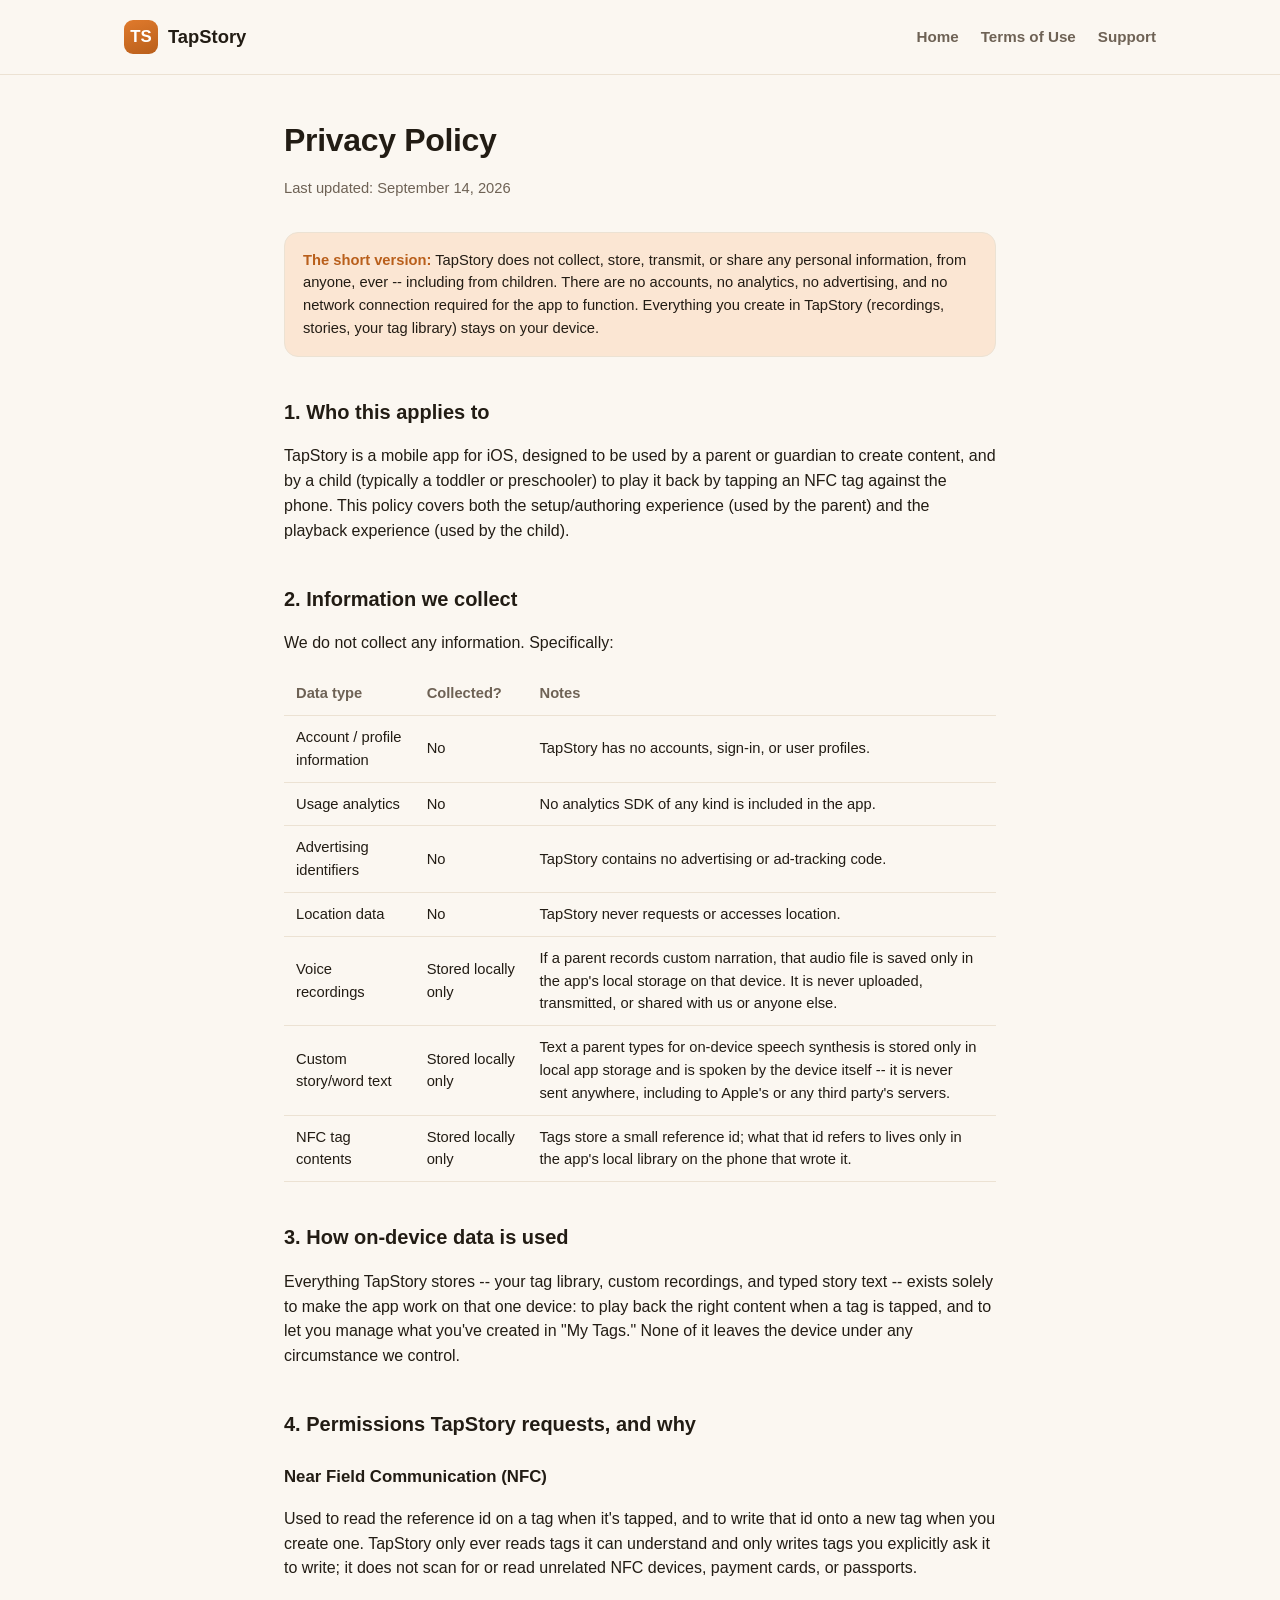
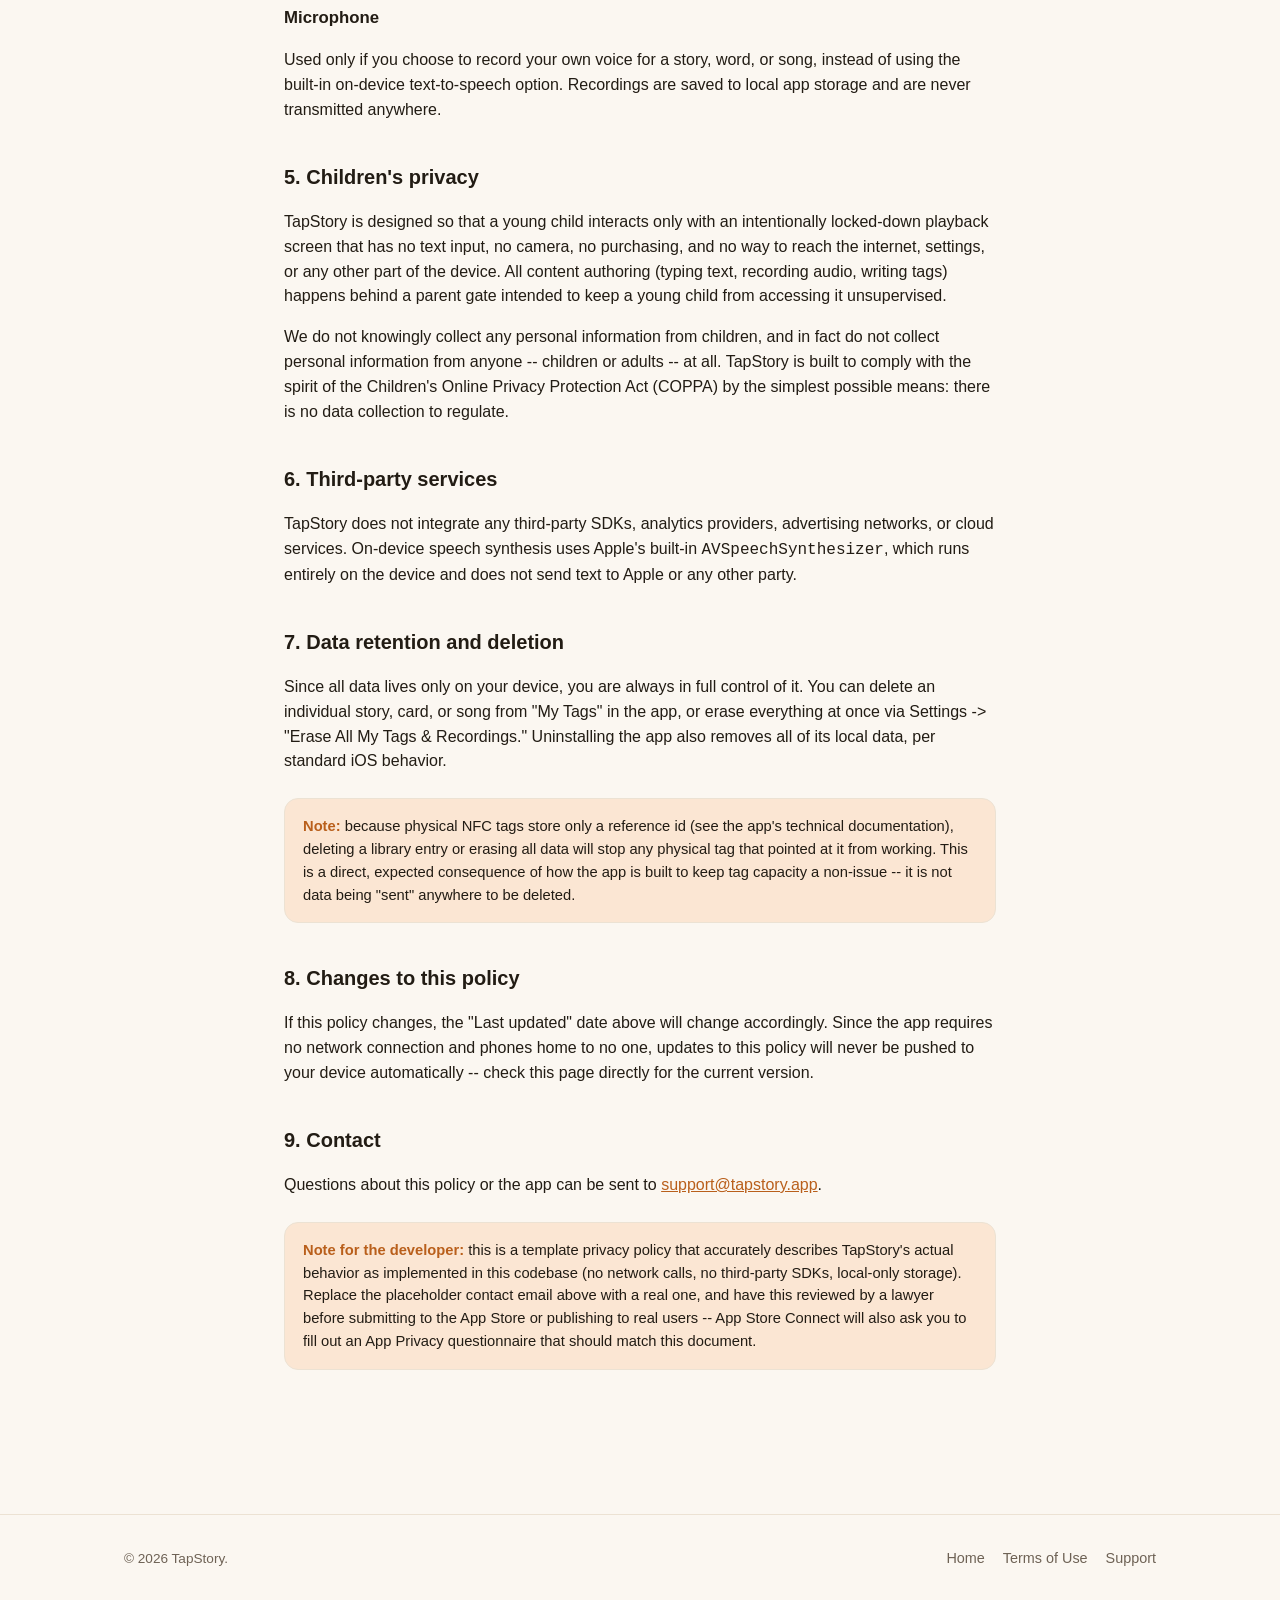
==== docs/privacy.html @ 9669e7d6 "Add landing page, legal pages, and screenshot capture automation Adds docs/ as a small dependency-fr" ====
<!doctype html>
<html lang="en">
<head>
<meta charset="utf-8">
<meta name="viewport" content="width=device-width, initial-scale=1">
<title>Privacy Policy -- TapStory</title>
<meta name="description" content="TapStory's privacy policy: no accounts, no data collection, no analytics. Everything stays on your device.">
<link rel="stylesheet" href="assets/style.css">
</head>
<body>

<header class="site">
  <div class="wrap">
    <a class="brand" href="index.html">
      <span class="mark">TS</span>
      TapStory
    </a>
    <nav class="site-nav">
      <a href="index.html">Home</a>
      <a href="terms.html">Terms of Use</a>
      <a href="support.html">Support</a>
    </nav>
  </div>
</header>

<main class="doc">
  <div class="wrap">
    <h1>Privacy Policy</h1>
    <p class="updated">Last updated: September 14, 2026</p>

    <div class="callout">
      <strong>The short version:</strong> TapStory does not collect, store, transmit,
      or share any personal information, from anyone, ever -- including from
      children. There are no accounts, no analytics, no advertising, and no
      network connection required for the app to function. Everything you
      create in TapStory (recordings, stories, your tag library) stays on
      your device.
    </div>

    <h2>1. Who this applies to</h2>
    <p>
      TapStory is a mobile app for iOS, designed to be used by a parent or
      guardian to create content, and by a child (typically a toddler or
      preschooler) to play it back by tapping an NFC tag against the phone.
      This policy covers both the setup/authoring experience (used by the
      parent) and the playback experience (used by the child).
    </p>

    <h2>2. Information we collect</h2>
    <p>We do not collect any information. Specifically:</p>
    <table class="data">
      <tr><th>Data type</th><th>Collected?</th><th>Notes</th></tr>
      <tr><td>Account / profile information</td><td>No</td><td>TapStory has no accounts, sign-in, or user profiles.</td></tr>
      <tr><td>Usage analytics</td><td>No</td><td>No analytics SDK of any kind is included in the app.</td></tr>
      <tr><td>Advertising identifiers</td><td>No</td><td>TapStory contains no advertising or ad-tracking code.</td></tr>
      <tr><td>Location data</td><td>No</td><td>TapStory never requests or accesses location.</td></tr>
      <tr><td>Voice recordings</td><td>Stored locally only</td><td>If a parent records custom narration, that audio file is saved only in the app's local storage on that device. It is never uploaded, transmitted, or shared with us or anyone else.</td></tr>
      <tr><td>Custom story/word text</td><td>Stored locally only</td><td>Text a parent types for on-device speech synthesis is stored only in local app storage and is spoken by the device itself -- it is never sent anywhere, including to Apple's or any third party's servers.</td></tr>
      <tr><td>NFC tag contents</td><td>Stored locally only</td><td>Tags store a small reference id; what that id refers to lives only in the app's local library on the phone that wrote it.</td></tr>
    </table>

    <h2>3. How on-device data is used</h2>
    <p>
      Everything TapStory stores -- your tag library, custom recordings, and
      typed story text -- exists solely to make the app work on that one
      device: to play back the right content when a tag is tapped, and to
      let you manage what you've created in "My Tags." None of it leaves
      the device under any circumstance we control.
    </p>

    <h2>4. Permissions TapStory requests, and why</h2>
    <h3>Near Field Communication (NFC)</h3>
    <p>
      Used to read the reference id on a tag when it's tapped, and to write
      that id onto a new tag when you create one. TapStory only ever reads
      tags it can understand and only writes tags you explicitly ask it to
      write; it does not scan for or read unrelated NFC devices, payment
      cards, or passports.
    </p>
    <h3>Microphone</h3>
    <p>
      Used only if you choose to record your own voice for a story, word,
      or song, instead of using the built-in on-device text-to-speech
      option. Recordings are saved to local app storage and are never
      transmitted anywhere.
    </p>

    <h2>5. Children's privacy</h2>
    <p>
      TapStory is designed so that a young child interacts only with an
      intentionally locked-down playback screen that has no text input, no
      camera, no purchasing, and no way to reach the internet, settings, or
      any other part of the device. All content authoring (typing text,
      recording audio, writing tags) happens behind a parent gate intended
      to keep a young child from accessing it unsupervised.
    </p>
    <p>
      We do not knowingly collect any personal information from children,
      and in fact do not collect personal information from anyone --
      children or adults -- at all. TapStory is built to comply with the
      spirit of the Children's Online Privacy Protection Act (COPPA) by the
      simplest possible means: there is no data collection to regulate.
    </p>

    <h2>6. Third-party services</h2>
    <p>
      TapStory does not integrate any third-party SDKs, analytics
      providers, advertising networks, or cloud services. On-device speech
      synthesis uses Apple's built-in <code>AVSpeechSynthesizer</code>,
      which runs entirely on the device and does not send text to Apple or
      any other party.
    </p>

    <h2>7. Data retention and deletion</h2>
    <p>
      Since all data lives only on your device, you are always in full
      control of it. You can delete an individual story, card, or song from
      "My Tags" in the app, or erase everything at once via Settings ->
      "Erase All My Tags &amp; Recordings." Uninstalling the app also
      removes all of its local data, per standard iOS behavior.
    </p>
    <div class="callout">
      <strong>Note:</strong> because physical NFC tags store only a
      reference id (see the app's technical documentation), deleting a
      library entry or erasing all data will stop any physical tag that
      pointed at it from working. This is a direct, expected consequence of
      how the app is built to keep tag capacity a non-issue -- it is not
      data being "sent" anywhere to be deleted.
    </div>

    <h2>8. Changes to this policy</h2>
    <p>
      If this policy changes, the "Last updated" date above will change
      accordingly. Since the app requires no network connection and phones
      home to no one, updates to this policy will never be pushed to your
      device automatically -- check this page directly for the current
      version.
    </p>

    <h2>9. Contact</h2>
    <p>
      Questions about this policy or the app can be sent to
      <a href="mailto:support@tapstory.app">support@tapstory.app</a>.
    </p>

    <div class="callout">
      <strong>Note for the developer:</strong> this is a template privacy
      policy that accurately describes TapStory's actual behavior as
      implemented in this codebase (no network calls, no third-party SDKs,
      local-only storage). Replace the placeholder contact email above with
      a real one, and have this reviewed by a lawyer before submitting to
      the App Store or publishing to real users -- App Store Connect will
      also ask you to fill out an App Privacy questionnaire that should
      match this document.
    </div>
  </div>
</main>

<footer class="site">
  <div class="wrap">
    <div class="copy">&copy; 2026 TapStory.</div>
    <nav>
      <a href="index.html">Home</a>
      <a href="terms.html">Terms of Use</a>
      <a href="support.html">Support</a>
    </nav>
  </div>
</footer>

</body>
</html>
---- docs/assets/style.css ----
:root {
  --bg: #fbf7f1;
  --surface: #ffffff;
  --text: #221c14;
  --text-secondary: #6e6255;
  --accent: #e07a2c;
  --accent-dark: #b95f1b;
  --accent-soft: #fbe6d3;
  --border: #ece2d3;
  --shadow: 0 20px 40px -24px rgba(50, 34, 12, 0.35);
  color-scheme: light dark;
}

@media (prefers-color-scheme: dark) {
  :root {
    --bg: #17140f;
    --surface: #221d16;
    --text: #f4ece0;
    --text-secondary: #b8ab98;
    --accent: #f0964f;
    --accent-dark: #f7ac71;
    --accent-soft: #3a2a18;
    --border: #362d21;
    --shadow: 0 20px 40px -24px rgba(0, 0, 0, 0.6);
  }
}

* {
  box-sizing: border-box;
}

html {
  scroll-behavior: smooth;
}

body {
  margin: 0;
  background: var(--bg);
  color: var(--text);
  font-family: -apple-system, BlinkMacSystemFont, "Segoe UI", Roboto, Helvetica, Arial, sans-serif;
  line-height: 1.55;
}

a {
  color: var(--accent-dark);
}

img {
  max-width: 100%;
  display: block;
}

.wrap {
  max-width: 1080px;
  margin: 0 auto;
  padding-inline: 24px;
}

/* ---------- Header ---------- */

header.site {
  padding-block: 20px;
  border-bottom: 1px solid var(--border);
}

header.site .wrap {
  display: flex;
  align-items: center;
  justify-content: space-between;
  gap: 16px;
  flex-wrap: wrap;
}

.brand {
  display: flex;
  align-items: center;
  gap: 10px;
  font-weight: 800;
  font-size: 1.15rem;
  text-decoration: none;
  color: var(--text);
}

.brand .mark {
  width: 34px;
  height: 34px;
  border-radius: 9px;
  background: linear-gradient(160deg, var(--accent), var(--accent-dark));
  display: flex;
  align-items: center;
  justify-content: center;
  color: white;
  font-size: 1.05rem;
}

nav.site-nav {
  display: flex;
  gap: 22px;
  flex-wrap: wrap;
}

nav.site-nav a {
  color: var(--text-secondary);
  text-decoration: none;
  font-size: 0.95rem;
  font-weight: 600;
}

nav.site-nav a:hover {
  color: var(--accent-dark);
}

/* ---------- Hero ---------- */

.hero {
  padding-block: 64px 32px;
}

.hero .wrap {
  display: grid;
  grid-template-columns: 1.1fr 0.9fr;
  gap: 48px;
  align-items: center;
}

@media (max-width: 820px) {
  .hero .wrap {
    grid-template-columns: 1fr;
  }
}

.eyebrow {
  display: inline-block;
  font-size: 0.8rem;
  font-weight: 700;
  letter-spacing: 0.06em;
  text-transform: uppercase;
  color: var(--accent-dark);
  background: var(--accent-soft);
  padding: 6px 12px;
  border-radius: 999px;
  margin-bottom: 18px;
}

h1 {
  font-size: clamp(2.1rem, 4.4vw, 3.1rem);
  line-height: 1.12;
  margin: 0 0 18px;
  letter-spacing: -0.01em;
}

.lede {
  font-size: 1.15rem;
  color: var(--text-secondary);
  margin: 0 0 28px;
  max-width: 46ch;
}

.cta-row {
  display: flex;
  gap: 14px;
  flex-wrap: wrap;
  margin-bottom: 18px;
}

.btn {
  display: inline-flex;
  align-items: center;
  gap: 8px;
  padding: 13px 22px;
  border-radius: 12px;
  font-weight: 700;
  text-decoration: none;
  font-size: 0.98rem;
  border: 1px solid transparent;
}

.btn-primary {
  background: var(--accent);
  color: #241608;
}

.btn-primary:hover {
  background: var(--accent-dark);
}

.btn-ghost {
  background: transparent;
  border-color: var(--border);
  color: var(--text);
}

.btn-ghost:hover {
  border-color: var(--accent);
  color: var(--accent-dark);
}

.fine-print {
  font-size: 0.85rem;
  color: var(--text-secondary);
}

.hero-phones {
  display: flex;
  gap: 18px;
  justify-content: center;
}

.phone-frame {
  border-radius: 34px;
  border: 8px solid var(--surface);
  box-shadow: var(--shadow), 0 0 0 1px var(--border);
  overflow: hidden;
  background: #000;
  width: 100%;
  max-width: 220px;
}

.phone-frame:nth-child(2) {
  margin-top: 34px;
}

.phone-frame img {
  width: 100%;
  height: auto;
  display: block;
}

/* ---------- Sections ---------- */

section {
  padding-block: 56px;
}

.section-head {
  max-width: 62ch;
  margin: 0 0 36px;
}

.section-head h2 {
  font-size: clamp(1.6rem, 3vw, 2.1rem);
  margin: 0 0 12px;
}

.section-head p {
  color: var(--text-secondary);
  font-size: 1.05rem;
  margin: 0;
}

.feature-grid {
  display: grid;
  grid-template-columns: repeat(3, 1fr);
  gap: 20px;
}

@media (max-width: 820px) {
  .feature-grid {
    grid-template-columns: 1fr 1fr;
  }
}

@media (max-width: 560px) {
  .feature-grid {
    grid-template-columns: 1fr;
  }
}

.card {
  background: var(--surface);
  border: 1px solid var(--border);
  border-radius: 18px;
  padding: 24px;
}

.card .icon {
  width: 44px;
  height: 44px;
  border-radius: 12px;
  background: var(--accent-soft);
  color: var(--accent-dark);
  display: flex;
  align-items: center;
  justify-content: center;
  font-size: 1.3rem;
  margin-bottom: 14px;
}

.card h3 {
  margin: 0 0 8px;
  font-size: 1.08rem;
}

.card p {
  margin: 0;
  color: var(--text-secondary);
  font-size: 0.96rem;
}

/* ---------- Screenshot gallery ---------- */

.gallery {
  display: grid;
  grid-template-columns: repeat(4, 1fr);
  gap: 18px;
}

@media (max-width: 820px) {
  .gallery {
    grid-template-columns: 1fr 1fr;
  }
}

@media (max-width: 480px) {
  .gallery {
    grid-template-columns: 1fr;
  }
}

.gallery figure {
  margin: 0;
}

.gallery .shot {
  border-radius: 20px;
  overflow: hidden;
  border: 1px solid var(--border);
  box-shadow: var(--shadow);
}

.gallery figcaption {
  margin-top: 10px;
  font-size: 0.88rem;
  color: var(--text-secondary);
  text-align: center;
}

/* ---------- How it works ---------- */

.steps {
  display: grid;
  gap: 18px;
  grid-template-columns: repeat(4, 1fr);
}

@media (max-width: 820px) {
  .steps {
    grid-template-columns: 1fr 1fr;
  }
}

@media (max-width: 480px) {
  .steps {
    grid-template-columns: 1fr;
  }
}

.step {
  padding: 20px;
}

.step .num {
  font-weight: 800;
  font-size: 1.4rem;
  color: var(--accent-dark);
  margin-bottom: 8px;
  display: block;
}

.step h3 {
  margin: 0 0 6px;
  font-size: 1rem;
}

.step p {
  margin: 0;
  color: var(--text-secondary);
  font-size: 0.93rem;
}

/* ---------- Privacy strip ---------- */

.strip {
  background: var(--accent-soft);
  border-radius: 22px;
  padding: 36px;
}

.strip .wrap {
  max-width: none;
  padding: 0;
  display: grid;
  grid-template-columns: repeat(3, 1fr);
  gap: 24px;
}

@media (max-width: 720px) {
  .strip .wrap {
    grid-template-columns: 1fr;
  }
}

.strip h3 {
  margin: 0 0 6px;
  font-size: 1.02rem;
  color: var(--accent-dark);
}

.strip p {
  margin: 0;
  font-size: 0.92rem;
  color: var(--text);
}

/* ---------- Legal / doc pages ---------- */

.doc {
  padding-block: 48px 80px;
}

.doc .wrap {
  max-width: 760px;
}

.doc h1 {
  font-size: 2rem;
}

.doc .updated {
  color: var(--text-secondary);
  font-size: 0.92rem;
  margin-bottom: 32px;
}

.doc h2 {
  font-size: 1.25rem;
  margin-top: 40px;
}

.doc h3 {
  font-size: 1.05rem;
  margin-top: 24px;
}

.doc p, .doc li {
  color: var(--text);
  font-size: 1rem;
}

.doc ul {
  padding-left: 22px;
}

.callout {
  background: var(--accent-soft);
  border: 1px solid var(--border);
  border-radius: 14px;
  padding: 16px 18px;
  font-size: 0.92rem;
  color: var(--text);
  margin: 24px 0;
}

.callout strong {
  color: var(--accent-dark);
}

table.data {
  width: 100%;
  border-collapse: collapse;
  margin: 16px 0;
  font-size: 0.92rem;
}

table.data th, table.data td {
  text-align: left;
  padding: 10px 12px;
  border-bottom: 1px solid var(--border);
}

table.data th {
  color: var(--text-secondary);
  font-weight: 700;
}

/* ---------- FAQ ---------- */

.faq-item {
  border-bottom: 1px solid var(--border);
  padding: 18px 0;
}

.faq-item h3 {
  margin: 0 0 8px;
  font-size: 1.02rem;
}

.faq-item p {
  margin: 0;
  color: var(--text-secondary);
}

/* ---------- Footer ---------- */

footer.site {
  border-top: 1px solid var(--border);
  padding-block: 32px;
  margin-top: 40px;
}

footer.site .wrap {
  display: flex;
  justify-content: space-between;
  align-items: center;
  gap: 16px;
  flex-wrap: wrap;
}

footer.site nav {
  display: flex;
  gap: 18px;
  flex-wrap: wrap;
}

footer.site nav a {
  color: var(--text-secondary);
  text-decoration: none;
  font-size: 0.9rem;
}

footer.site nav a:hover {
  color: var(--accent-dark);
}

footer.site .copy {
  color: var(--text-secondary);
  font-size: 0.85rem;
}
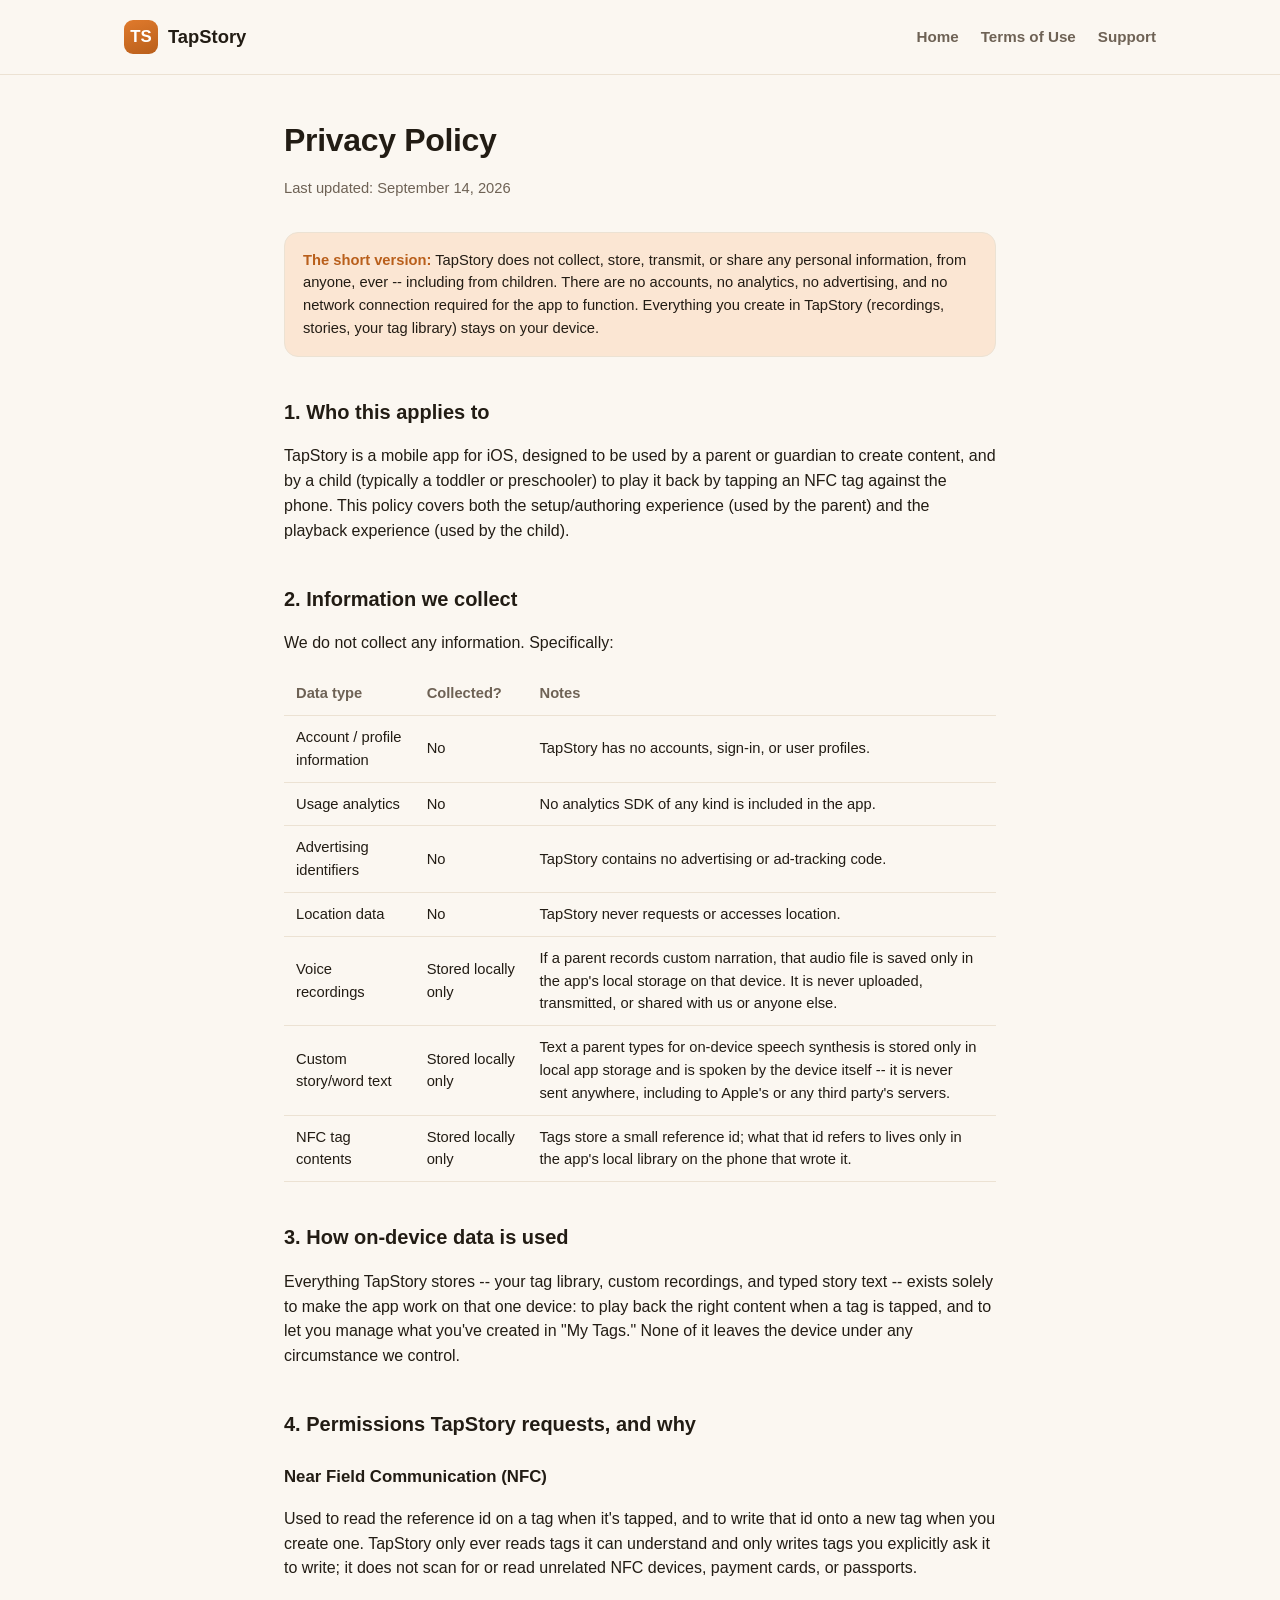
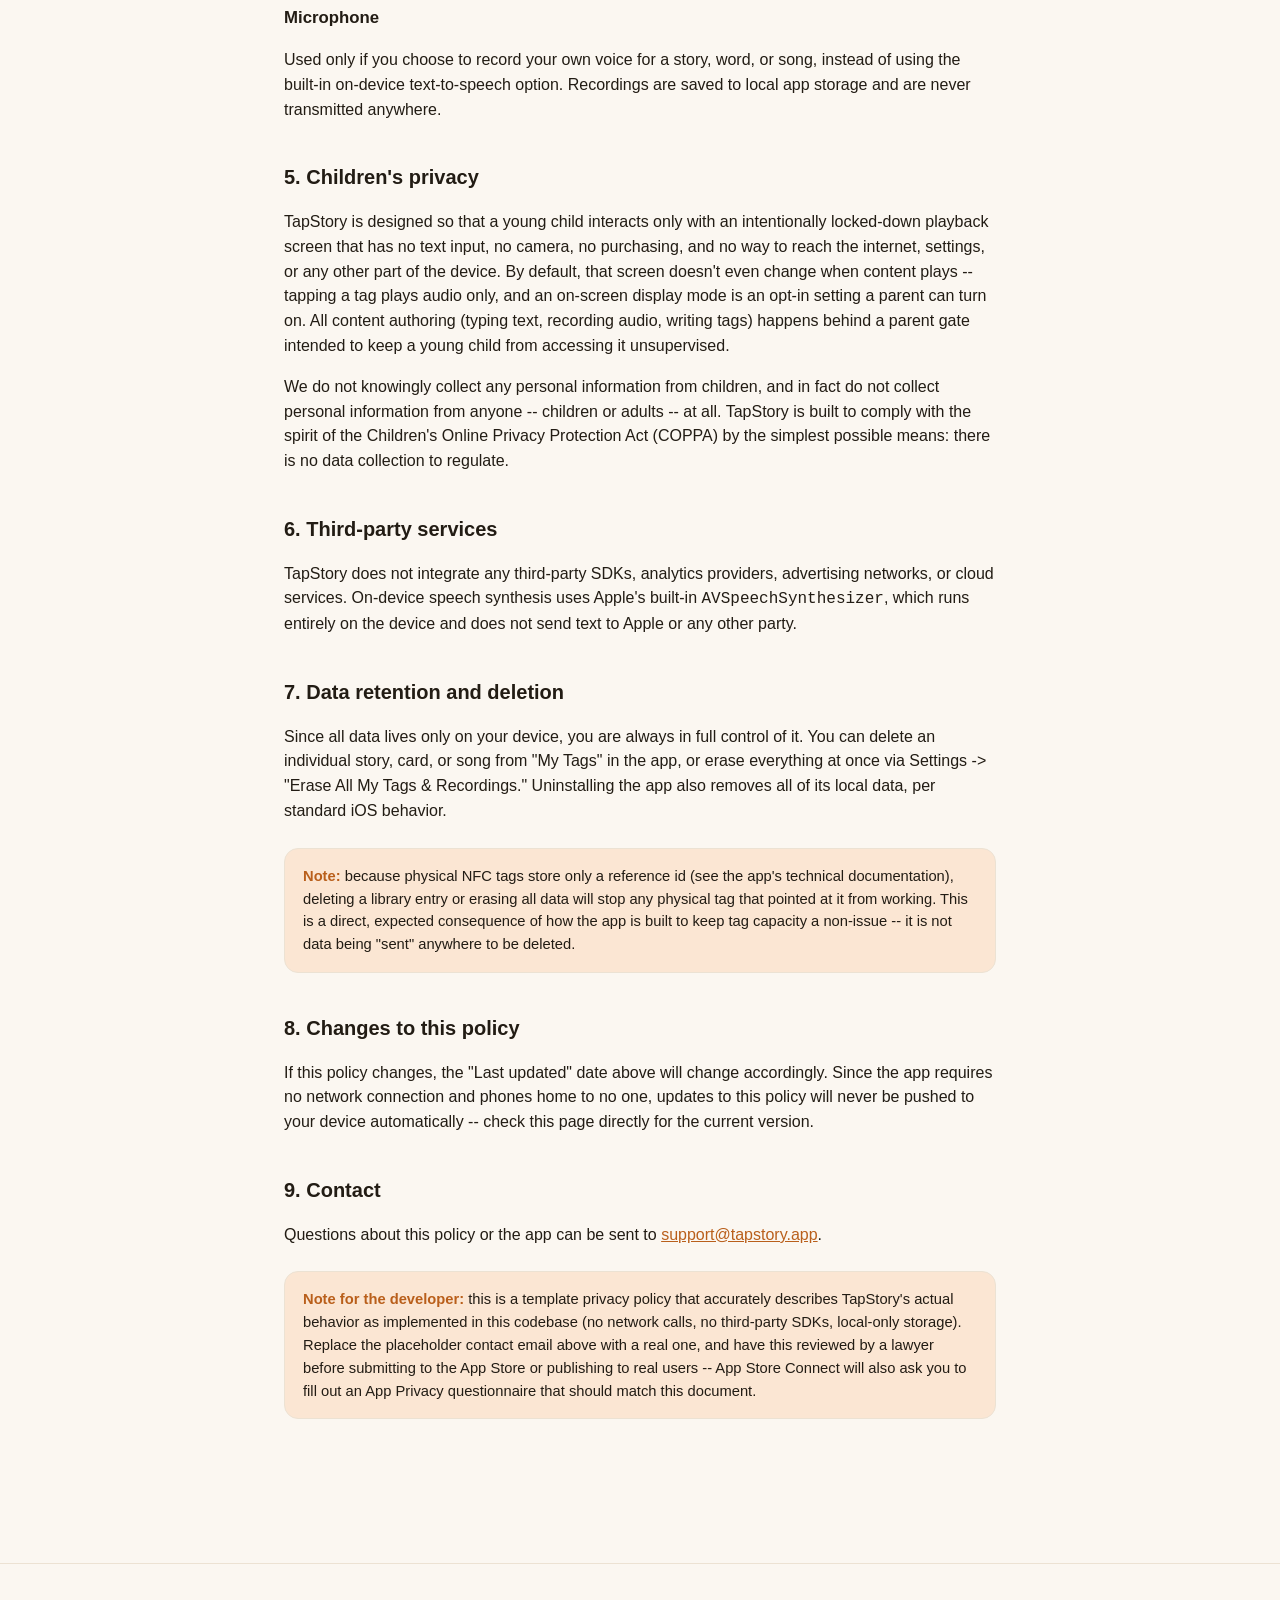
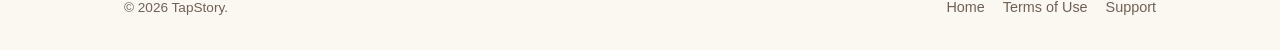
==== commit ee2e2104: "Make audio-only playback the default; visuals become an opt-in toggle Corrects a real design mismatc" ====
--- a/docs/privacy.html
+++ b/docs/privacy.html
@@ -90,9 +90,12 @@
       TapStory is designed so that a young child interacts only with an
       intentionally locked-down playback screen that has no text input, no
       camera, no purchasing, and no way to reach the internet, settings, or
-      any other part of the device. All content authoring (typing text,
-      recording audio, writing tags) happens behind a parent gate intended
-      to keep a young child from accessing it unsupervised.
+      any other part of the device. By default, that screen doesn't even
+      change when content plays -- tapping a tag plays audio only, and an
+      on-screen display mode is an opt-in setting a parent can turn on. All
+      content authoring (typing text, recording audio, writing tags)
+      happens behind a parent gate intended to keep a young child from
+      accessing it unsupervised.
     </p>
     <p>
       We do not knowingly collect any personal information from children,
